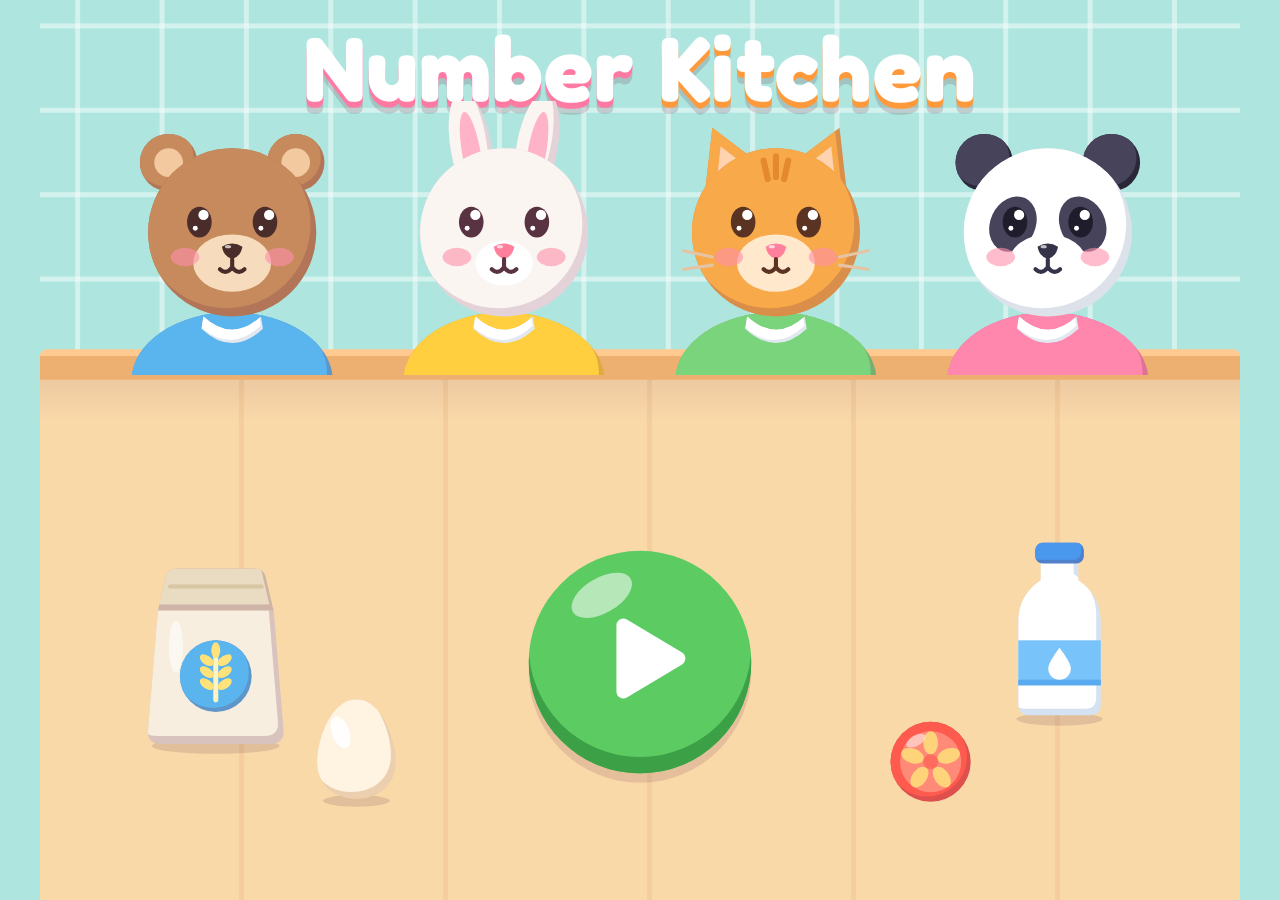
==== game/index.html @ 35ede49e "Start a new codebase in game/ with a Bimi Boo-style art direction Flat, outline-free candy art drawn" ====
<!DOCTYPE html>
<html lang="en-AU">
<head>
<meta charset="utf-8">
<meta name="viewport" content="width=device-width, initial-scale=1, maximum-scale=1, user-scalable=no, viewport-fit=cover">
<meta name="apple-mobile-web-app-capable" content="yes">
<meta name="mobile-web-app-capable" content="yes">
<meta name="apple-mobile-web-app-status-bar-style" content="black-translucent">
<meta name="apple-mobile-web-app-title" content="Number Kitchen">
<meta name="theme-color" content="#aee6df">
<title>Number Kitchen</title>
<link rel="preconnect" href="https://fonts.googleapis.com">
<link rel="preconnect" href="https://fonts.gstatic.com" crossorigin>
<link href="https://fonts.googleapis.com/css2?family=Fredoka:wght@600;700&display=swap" rel="stylesheet">
<link rel="icon" href="data:image/svg+xml,%3Csvg xmlns='http://www.w3.org/2000/svg' viewBox='0 0 100 100'%3E%3Crect width='100' height='100' rx='26' fill='%23aee6df'/%3E%3Ccircle cx='50' cy='52' r='36' fill='%23f3c27c'/%3E%3Ccircle cx='50' cy='52' r='28' fill='%23dc3f2e'/%3E%3Ccircle cx='40' cy='44' r='7' fill='%23ffd23f'/%3E%3Ccircle cx='60' cy='58' r='7' fill='%23ffd23f'/%3E%3C/svg%3E">
<link rel="stylesheet" href="css/style.css">
<script>
// Cancel a second touchend inside the double-tap window, so a quick double tap can never zoom
// the page. touch-action and the pointerdown handlers are not enough on their own in WebKit.
(function () {
  var last = 0;
  document.addEventListener('touchend', function (e) {
    var now = Date.now();
    if (now - last < 350) e.preventDefault();
    last = now;
  }, { passive: false });
})();
</script>
</head>
<body>

<!-- Everything lives on one 1024×768 stage, scaled to fit (see Kit.fit). -->
<div id="stage">

  <!-- The kitchen is shared by every screen: a tiled wall, a window, a shelf and the worktop. -->
  <div class="kitchen">
    <div class="wall"></div>
    <div class="prop prop-window"></div>
    <div class="prop prop-shelf"></div>
    <div class="counter"></div>
  </div>

  <section id="screen-start" class="screen active">
    <h1 class="logo"><span>Number</span> <span>Kitchen</span></h1>
    <div id="start-folk" class="folk"></div>
    <div id="start-props"></div>
    <button id="btn-play" class="round-btn big pulse" aria-label="Play"></button>
  </section>

  <section id="screen-menu" class="screen">
    <button class="round-btn back" data-go="start" aria-label="Back"></button>
    <div id="menu-cards" class="menu-cards"></div>
  </section>

  <section id="screen-cook" class="screen">
    <div id="stage-area" class="stage-area"></div>
    <button class="round-btn back" data-go="menu" aria-label="Home"></button>
    <div id="dots" class="dots"></div>
  </section>

  <section id="screen-done" class="screen">
    <div class="rays"></div>
    <div id="done-folk" class="folk solo"></div>
    <div id="done-star" class="done-star"></div>
    <button id="btn-again" class="round-btn again" aria-label="Cook again"></button>
    <button id="btn-home" class="round-btn home" aria-label="Menu"></button>
  </section>

</div>

<canvas id="fx"></canvas>

<script src="js/art.js"></script>
<script src="js/sfx.js"></script>
<script src="js/kit.js"></script>
<script src="js/pizza.js"></script>
<script src="js/steps.js"></script>
<script src="js/recipes.js"></script>
<script src="js/app.js"></script>
</body>
</html>
---- game/css/style.css ----
/* Number Kitchen — see docs/ART.md for the look and CLAUDE.md for the performance rules.
   Everything is positioned in stage pixels on the fixed 1024×768 #stage. Only transform and
   opacity are ever animated, and nothing that moves has a filter. */

:root {
  --wall: #aee6df;
  --wall-line: rgba(255, 255, 255, .45);
  --top: #fad9a9;
  --lip: #eeb071;
  --ink: #5a3342;
  --btn: #ffb627;
  --btn-shade: #e98a12;
  --go: #5bcb62;
  --go-shade: #3ca046;
}

* { box-sizing: border-box; -webkit-tap-highlight-color: transparent; }

html, body {
  margin: 0; height: 100%; overflow: hidden;
  background: var(--wall);
  touch-action: manipulation;
  -webkit-user-select: none; user-select: none;
  -webkit-touch-callout: none;
  font-family: 'Fredoka', 'Arial Rounded MT Bold', system-ui, sans-serif;
  color: var(--ink);
}

#stage {
  position: absolute; left: 0; top: 0;
  width: 1024px; height: 768px;
  transform-origin: 0 0;
  overflow: hidden;
  touch-action: none;
}

img { display: block; -webkit-user-drag: none; }
svg { display: block; }
button { font: inherit; border: 0; padding: 0; background: none; }

/* ---------- the kitchen ---------- */
.kitchen { position: absolute; inset: 0; }
.wall {
  position: absolute; left: 0; top: 0; width: 100%; height: 340px;
  background-color: var(--wall);
  background-image:
    linear-gradient(90deg, var(--wall-line) 4px, transparent 4px),
    linear-gradient(var(--wall-line) 4px, transparent 4px);
  background-size: 72px 72px;
  background-position: 30px 20px;
}
.counter {
  position: absolute; left: 0; top: 320px; width: 100%; bottom: 0;
  background:
    linear-gradient(rgba(106, 44, 74, .10), rgba(106, 44, 74, 0) 40px),
    repeating-linear-gradient(90deg, transparent 0 170px, rgba(214, 146, 86, .16) 170px 174px),
    var(--top);
}
.counter::before {
  content: ''; position: absolute; left: 0; right: 0; top: -22px; height: 26px;
  background: linear-gradient(#ffc98f 0 6px, var(--lip) 6px);
  border-radius: 6px 6px 0 0;
}
.prop { position: absolute; background-repeat: no-repeat; background-size: contain; }
.prop-window { left: 70px; top: 50px; width: 250px; height: 212px; }
.prop-shelf { left: 700px; top: 110px; width: 300px; height: 160px; }
.kitchen[data-screen="start"] .prop,
.kitchen[data-screen="done"] .prop { display: none; }

/* ---------- screens ---------- */
.screen { position: absolute; inset: 0; visibility: hidden; }
.screen.active { visibility: visible; }

.thing { position: absolute; }
.thing > img, .thing > svg { width: 100%; height: 100%; object-fit: contain; }

/* ---------- round candy buttons ---------- */
.round-btn {
  position: absolute; width: 96px; height: 96px; border-radius: 50%;
  background: var(--btn);
  box-shadow: inset 0 -9px 0 var(--btn-shade), 0 6px 0 rgba(106, 44, 74, .15);
  display: grid; place-items: center;
  cursor: pointer;
}
.round-btn::after {
  content: ''; position: absolute; left: 18%; top: 12%; width: 30%; height: 16%;
  border-radius: 50%; background: rgba(255, 255, 255, .55); transform: rotate(-30deg);
}
.round-btn svg { width: 62%; height: 62%; margin-top: -6px; }
.round-btn:active { transform: scale(.94); }
.round-btn.back { left: 24px; top: 20px; width: 84px; height: 84px; z-index: 20; }
.round-btn.big { width: 190px; height: 190px; left: 417px; top: 470px; background: var(--go); box-shadow: inset 0 -14px 0 var(--go-shade), 0 8px 0 rgba(106, 44, 74, .15); }
.round-btn.tick { width: 120px; height: 120px; background: var(--go); box-shadow: inset 0 -11px 0 var(--go-shade), 0 6px 0 rgba(106, 44, 74, .15); transition: transform .35s cubic-bezier(.3, 1.6, .5, 1), opacity .2s; animation: pulse 1.4s ease-in-out infinite; }
.round-btn.hidden { transform: scale(0); opacity: 0; pointer-events: none; animation: none; }
.pulse { animation: pulse 1.4s ease-in-out infinite; }
@keyframes pulse { 50% { transform: scale(1.07); } }

/* ---------- start ---------- */
.logo {
  position: absolute; left: 0; right: 0; top: 18px; margin: 0;
  text-align: center; font-size: 78px; font-weight: 700; letter-spacing: 1px; line-height: 1;
  color: #fff;
  text-shadow: 0 5px 0 #ff7aa3, 0 10px 0 rgba(106, 44, 74, .18);
}
.logo span:last-child { text-shadow: 0 5px 0 #ff9a3c, 0 10px 0 rgba(106, 44, 74, .18); }

/* People stand behind the worktop: the box stops at its edge, so it hides their lower half. */
.folk { position: absolute; left: 0; right: 0; top: 60px; height: 260px; display: flex; justify-content: center; gap: 22px; overflow: hidden; }
.folk .person { position: relative; width: 210px; height: 263px; margin-top: 26px; }
.folk .person img { position: absolute; inset: 0; width: 100%; height: 100%; }
.folk .person .happy { opacity: 0; }
.folk .person.glad .happy { opacity: 1; }
.folk .person.glad .idle { opacity: 0; }
#start-folk .person { animation: peek 2.6s ease-in-out infinite; }
#start-folk .person:nth-child(2) { animation-delay: -.6s; }
#start-folk .person:nth-child(3) { animation-delay: -1.3s; }
#start-folk .person:nth-child(4) { animation-delay: -1.9s; }
@keyframes peek { 50% { transform: translateY(12px); } }

.folk.solo { top: 20px; height: 300px; }
.folk.solo .person { width: 260px; height: 325px; margin-top: 20px; }
.serve-folk .person.chomp { animation: chomp .4s ease-out; }
@keyframes chomp { 30% { transform: scale(1.06, .94) translateY(6px); } 60% { transform: scale(.97, 1.03); } }

/* ---------- menu ---------- */
.menu-cards { position: absolute; left: 0; right: 0; top: 330px; display: flex; justify-content: center; gap: 60px; }
.card { position: relative; width: 380px; height: 380px; animation: bob 2.4s ease-in-out infinite; cursor: pointer; }
.card-plate { position: absolute; inset: 0; width: 100%; height: 100%; }
.card .pizza.card-food { position: absolute; left: 65px; top: 65px; }
@keyframes bob { 50% { transform: translateY(-10px) rotate(2deg); } }

/* ---------- cook ---------- */
.stage-area { position: absolute; inset: 0; }
.stage-area.enter { animation: enter .45s cubic-bezier(.3, 1.3, .5, 1); }
@keyframes enter { from { transform: translateX(80px); opacity: 0; } }

.dots { position: absolute; left: 0; right: 0; top: 24px; display: flex; justify-content: center; gap: 14px; pointer-events: none; z-index: 20; }
.dots i { width: 26px; height: 26px; border-radius: 50%; background: rgba(255, 255, 255, .7); box-shadow: inset 0 -4px 0 rgba(106, 44, 74, .12); }
.dots i.done { background: var(--go); box-shadow: inset 0 -4px 0 var(--go-shade); }
.dots i.now { background: var(--btn); box-shadow: inset 0 -4px 0 var(--btn-shade); transform: scale(1.3); }

/* Sources on the counter: a little bounce so they read as "pick me up". */
.source { cursor: pointer; z-index: 3; }
.source.used { opacity: 0; transition: opacity .35s; pointer-events: none; }
.source.crack > img { animation: crack .35s ease-in-out; }
@keyframes crack { 25% { transform: rotate(-8deg); } 75% { transform: rotate(8deg); } }

.stream { position: absolute; width: 48px; border-radius: 24px; z-index: 2; transform-origin: top; animation: stream .9s ease-out forwards; }
@keyframes stream { 0% { transform: scaleY(0); } 30%, 70% { transform: scaleY(1); opacity: 1; } 100% { transform: scaleY(1) translateY(30px); opacity: 0; } }

.bowl { z-index: 1; }
.bowl .v-flour, .bowl .v-milk, .bowl .v-egg, .bowl .v-sugar, .bowl .v-batter, .bowl .v-dough { opacity: 0; transition: opacity .5s; }
.bowl.flour .v-flour, .bowl.milk .v-milk, .bowl.egg .v-egg { opacity: 1; }
.bowl.instant * { transition: none; }
.bowl.boing > svg { animation: boing .6s cubic-bezier(.3, 1.6, .5, 1); }
@keyframes boing { 40% { transform: scale(1.06, .94); } }

.spoon, .ladle, .cutter, .pin { z-index: 5; pointer-events: auto; }
.spoon > img.flip { transform: rotate(180deg); }
.ball { z-index: 3; }
.board { z-index: 0; }
.pizza-box { z-index: 2; }
.pizza-box.lift { z-index: 6; }
.pizza-box.inside { z-index: 1; }
.oven { z-index: 0; }
.oven-door { z-index: 4; pointer-events: none; }

/* The oven's moving parts. The door folds down about its bottom edge. */
.oven-door .v-door { transform-box: fill-box; transform-origin: 50% 100%; transition: transform .45s cubic-bezier(.4, 1.4, .6, 1); }
.oven-door.open .v-door { transform: scaleY(.08); }
.oven .v-glow { opacity: 0; transition: opacity .6s; }
.oven.baking .v-glow { opacity: .9; animation: glow 1s ease-in-out infinite; }
.oven .v-light { opacity: .25; }
.oven.baking .v-light { opacity: 1; }
.oven .v-timer { transform-box: fill-box; transform-origin: center; }
.oven.baking .v-timer { animation: spin 3s linear; }
@keyframes glow { 50% { opacity: .6; } }
@keyframes spin { to { transform: rotate(360deg); } }

/* ---------- the pizza ---------- */
.pizza { position: relative; }
.pizza > svg { position: absolute; inset: 0; width: 100%; height: 100%; }
.pizza .p-tops { position: absolute; inset: 0; }
.pizza .p-top { position: absolute; width: 16%; height: 16%; }
.pizza .p-top.land { animation: land .35s cubic-bezier(.3, 1.6, .5, 1); }
@keyframes land { from { transform: scale(1.5); } }
.pizza .p-sauce-full, .pizza .p-melt, .pizza .p-crust-baked, .pizza .p-bake { opacity: 0; transition: opacity 1s; }
.pizza.sauced .p-sauce-full { opacity: 1; }
.pizza.baked .p-melt { opacity: .35; }
.pizza.baked .p-crust-baked, .pizza.baked .p-bake { opacity: 1; }
.pizza .p-guide { stroke: #fff; stroke-width: 6; stroke-dasharray: 14 14; stroke-linecap: round; opacity: 0; }
.pizza-box.cutting .p-guide { opacity: .9; }
.pizza-box.cutting .p-guide.gone { opacity: 0; }
.pizza .p-cut { fill: #a95d2a; transform-box: fill-box; transform-origin: 0 50%; transform: scaleX(0); transition: transform .35s ease-out; }
.pizza .p-cut.on { transform: scaleX(1); }
.pizza .p-bite { opacity: 0; transition: opacity .15s; }
.pizza .p-bite.on { opacity: 1; }
.plate-box { z-index: 3; }
.plate-box .pizza.on-plate { position: absolute; left: 50px; top: 50px; }

/* Toppings in their dishes, and one in her hand. */
.dish { z-index: 3; cursor: pointer; }
.dish .pile { position: absolute; width: 44%; height: 44%; }
.dish.wobble { animation: wobble .4s; }
@keyframes wobble { 25% { transform: rotate(-6deg); } 75% { transform: rotate(6deg); } }
.ghost { z-index: 10; pointer-events: none; }

.float-heart { z-index: 10; pointer-events: none; opacity: 0; animation: heart 1.4s ease-out forwards; }
@keyframes heart { 0% { opacity: 0; transform: scale(.3); } 20% { opacity: 1; transform: scale(1.1); } 100% { opacity: 0; transform: translateY(-120px) scale(1); } }

/* ---------- done ---------- */
.rays {
  position: absolute; left: 212px; top: -130px; width: 600px; height: 600px; border-radius: 50%;
  background: repeating-conic-gradient(rgba(255, 255, 255, .5) 0 12deg, transparent 12deg 24deg);
  animation: spin 24s linear infinite;
}
.done-star { position: absolute; left: 432px; top: 420px; width: 160px; height: 160px; animation: pulse 1.4s ease-in-out infinite; }
.done-star img { width: 100%; height: 100%; }
.round-btn.again { left: 250px; top: 560px; width: 130px; height: 130px; background: var(--go); box-shadow: inset 0 -12px 0 var(--go-shade), 0 6px 0 rgba(106, 44, 74, .15); }
.round-btn.home { left: 644px; top: 560px; width: 130px; height: 130px; }

.deco { z-index: 1; }

/* ---------- the demonstrating hand and the effects canvas ---------- */
#hint { position: absolute; left: 0; top: 0; width: 110px; height: 149px; opacity: 0; pointer-events: none; z-index: 50; }
#fx { position: fixed; inset: 0; width: 100%; height: 100%; pointer-events: none; z-index: 100; }

/* Hidden screens keep running CSS animations; pause every always-on one explicitly. */
.screen:not(.active) .pulse,
.screen:not(.active) .card,
.screen:not(.active) .rays,
.screen:not(.active) .done-star,
.screen:not(.active) .round-btn.tick,
#start-folk:not(.x) .person { animation-play-state: paused; }
#screen-start.active #start-folk .person { animation-play-state: running; }
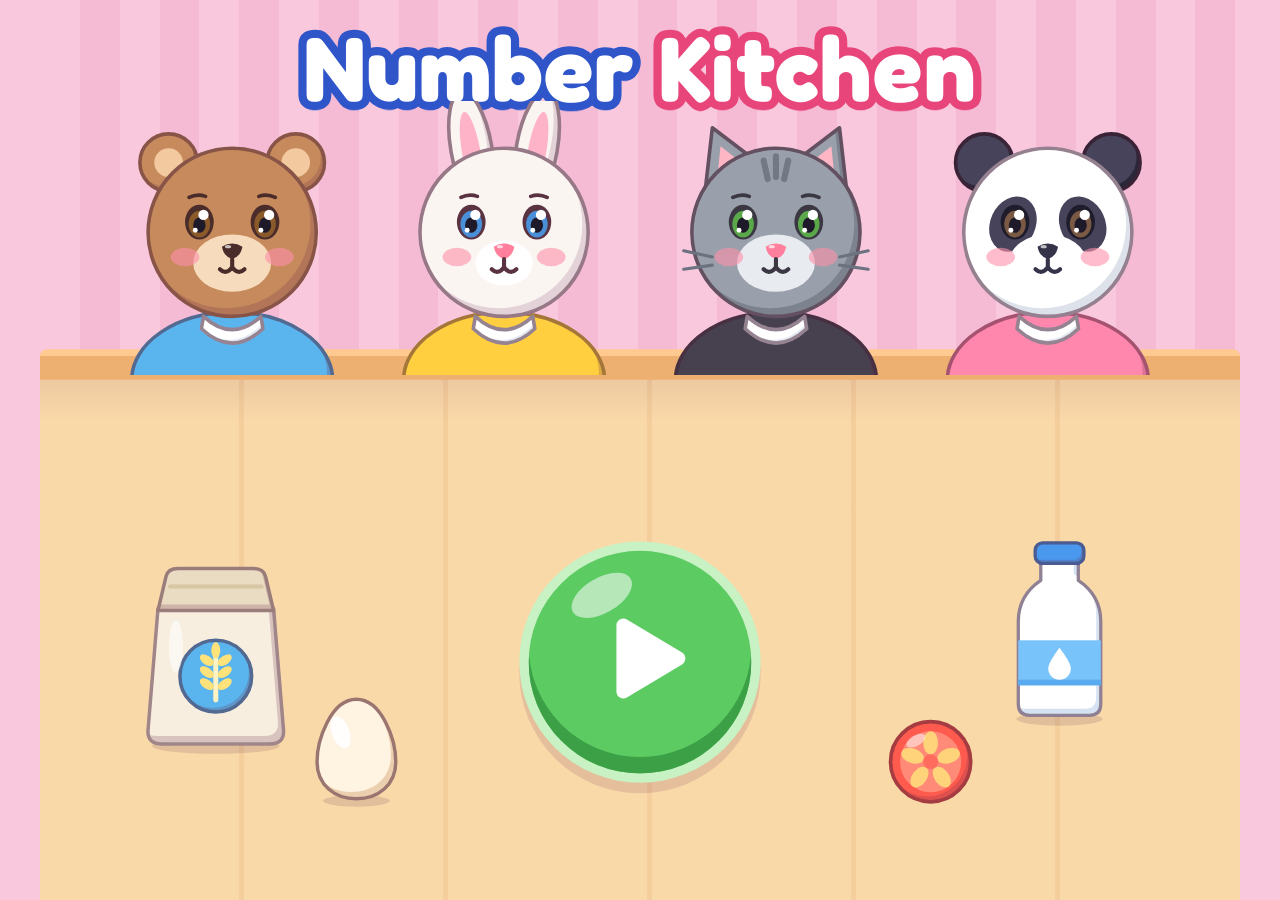
==== commit 0798d683: "Match the Bimi Boo screenshots: outlines, tablecloths, eyes, picker Reviewed against the App Store s" ====
--- a/game/index.html
+++ b/game/index.html
@@ -32,12 +32,15 @@
 <!-- Everything lives on one 1024×768 stage, scaled to fit (see Kit.fit). -->
 <div id="stage">
 
-  <!-- The kitchen is shared by every screen: a tiled wall, a window, a shelf and the worktop. -->
+  <!-- The room is shared by every screen: a striped wall, a window, a shelf and the worktop. -->
   <div class="kitchen">
     <div class="wall"></div>
+    <div class="prop prop-window-sky"></div>
     <div class="prop prop-window"></div>
     <div class="prop prop-shelf"></div>
     <div class="counter"></div>
+    <!-- Cooking happens top-down on a tablecloth in the recipe's colour. -->
+    <div class="cloth"></div>
   </div>
 
   <section id="screen-start" class="screen active">
@@ -56,6 +59,8 @@
     <div id="stage-area" class="stage-area"></div>
     <button class="round-btn back" data-go="menu" aria-label="Home"></button>
     <div id="dots" class="dots"></div>
+    <!-- The customer pops up from the corner to cheer each finished step. -->
+    <div id="peek" class="peek"></div>
   </section>
 
   <section id="screen-done" class="screen">
@@ -73,7 +78,7 @@
 <script src="js/art.js"></script>
 <script src="js/sfx.js"></script>
 <script src="js/kit.js"></script>
-<script src="js/pizza.js"></script>
+<script src="js/dishes.js"></script>
 <script src="js/steps.js"></script>
 <script src="js/recipes.js"></script>
 <script src="js/app.js"></script>
--- a/game/css/style.css
+++ b/game/css/style.css
@@ -3,15 +3,20 @@
    opacity are ever animated, and nothing that moves has a filter. */
 
 :root {
-  --wall: #aee6df;
-  --wall-line: rgba(255, 255, 255, .45);
+  --wall: #f9c8dd;
+  --wall-2: #f5bad4;
   --top: #fad9a9;
   --lip: #eeb071;
   --ink: #5a3342;
-  --btn: #ffb627;
-  --btn-shade: #e98a12;
+  --btn: #ffc93c;
+  --btn-shade: #eda21a;
+  --btn-ring: #fff0b8;
   --go: #5bcb62;
   --go-shade: #3ca046;
+  --go-ring: #c8f2c4;
+  --nav: #9b6fe0;
+  --nav-shade: #7a4fc4;
+  --nav-ring: #dccbfa;
 }
 
 * { box-sizing: border-box; -webkit-tap-highlight-color: transparent; }
@@ -42,13 +47,18 @@
 .kitchen { position: absolute; inset: 0; }
 .wall {
   position: absolute; left: 0; top: 0; width: 100%; height: 340px;
-  background-color: var(--wall);
+  background: repeating-linear-gradient(90deg, var(--wall) 0 34px, var(--wall-2) 34px 68px);
+}
+/* Gingham: two half-white stripe layers over the recipe's colour make the three-tone check. */
+.cloth {
+  position: absolute; inset: 0; display: none;
+  background-color: var(--cloth, #9fbdf2);
   background-image:
-    linear-gradient(90deg, var(--wall-line) 4px, transparent 4px),
-    linear-gradient(var(--wall-line) 4px, transparent 4px);
-  background-size: 72px 72px;
-  background-position: 30px 20px;
-}
+    linear-gradient(90deg, rgba(255, 255, 255, .38) 50%, transparent 50%),
+    linear-gradient(rgba(255, 255, 255, .38) 50%, transparent 50%);
+  background-size: 92px 92px;
+}
+.kitchen[data-scene="table"] .cloth { display: block; }
 .counter {
   position: absolute; left: 0; top: 320px; width: 100%; bottom: 0;
   background:
@@ -62,7 +72,7 @@
   border-radius: 6px 6px 0 0;
 }
 .prop { position: absolute; background-repeat: no-repeat; background-size: contain; }
-.prop-window { left: 70px; top: 50px; width: 250px; height: 212px; }
+.prop-window, .prop-window-sky { left: 70px; top: 50px; width: 250px; height: 212px; }
 .prop-shelf { left: 700px; top: 110px; width: 300px; height: 160px; }
 .kitchen[data-screen="start"] .prop,
 .kitchen[data-screen="done"] .prop { display: none; }
@@ -78,7 +88,7 @@
 .round-btn {
   position: absolute; width: 96px; height: 96px; border-radius: 50%;
   background: var(--btn);
-  box-shadow: inset 0 -9px 0 var(--btn-shade), 0 6px 0 rgba(106, 44, 74, .15);
+  box-shadow: inset 0 -9px 0 var(--btn-shade), 0 0 0 6px var(--btn-ring), 0 7px 0 6px rgba(106, 44, 74, .15);
   display: grid; place-items: center;
   cursor: pointer;
 }
@@ -88,9 +98,11 @@
 }
 .round-btn svg { width: 62%; height: 62%; margin-top: -6px; }
 .round-btn:active { transform: scale(.94); }
-.round-btn.back { left: 24px; top: 20px; width: 84px; height: 84px; z-index: 20; }
-.round-btn.big { width: 190px; height: 190px; left: 417px; top: 470px; background: var(--go); box-shadow: inset 0 -14px 0 var(--go-shade), 0 8px 0 rgba(106, 44, 74, .15); }
-.round-btn.tick { width: 120px; height: 120px; background: var(--go); box-shadow: inset 0 -11px 0 var(--go-shade), 0 6px 0 rgba(106, 44, 74, .15); transition: transform .35s cubic-bezier(.3, 1.6, .5, 1), opacity .2s; animation: pulse 1.4s ease-in-out infinite; }
+/* Navigation is a purple squircle; going on is a round green or yellow button. */
+.round-btn.back, .round-btn.home { border-radius: 30%; background: var(--nav); box-shadow: inset 0 -9px 0 var(--nav-shade), 0 0 0 6px var(--nav-ring), 0 7px 0 6px rgba(106, 44, 74, .15); }
+.round-btn.back { left: 26px; top: 22px; width: 84px; height: 84px; z-index: 20; }
+.round-btn.big { width: 190px; height: 190px; left: 417px; top: 470px; background: var(--go); box-shadow: inset 0 -14px 0 var(--go-shade), 0 0 0 8px var(--go-ring), 0 9px 0 8px rgba(106, 44, 74, .15); }
+.round-btn.tick { z-index: 4; width: 120px; height: 120px; background: var(--go); box-shadow: inset 0 -11px 0 var(--go-shade), 0 0 0 6px var(--go-ring), 0 7px 0 6px rgba(106, 44, 74, .15); transition: transform .35s cubic-bezier(.3, 1.6, .5, 1), opacity .2s; animation: pulse 1.4s ease-in-out infinite; }
 .round-btn.hidden { transform: scale(0); opacity: 0; pointer-events: none; animation: none; }
 .pulse { animation: pulse 1.4s ease-in-out infinite; }
 @keyframes pulse { 50% { transform: scale(1.07); } }
@@ -100,9 +112,11 @@
   position: absolute; left: 0; right: 0; top: 18px; margin: 0;
   text-align: center; font-size: 78px; font-weight: 700; letter-spacing: 1px; line-height: 1;
   color: #fff;
-  text-shadow: 0 5px 0 #ff7aa3, 0 10px 0 rgba(106, 44, 74, .18);
-}
-.logo span:last-child { text-shadow: 0 5px 0 #ff9a3c, 0 10px 0 rgba(106, 44, 74, .18); }
+  /* White letters in a fat blue outline, like Bimi's titles. The stroke is painted under the fill. */
+  -webkit-text-stroke: 14px #2f55c9; paint-order: stroke fill;
+  text-shadow: 0 8px 0 rgba(47, 85, 201, .35);
+}
+.logo span:last-child { -webkit-text-stroke-color: #e8457a; text-shadow: 0 8px 0 rgba(232, 69, 122, .35); }
 
 /* People stand behind the worktop: the box stops at its edge, so it hides their lower half. */
 .folk { position: absolute; left: 0; right: 0; top: 60px; height: 260px; display: flex; justify-content: center; gap: 22px; overflow: hidden; }
@@ -123,10 +137,13 @@
 @keyframes chomp { 30% { transform: scale(1.06, .94) translateY(6px); } 60% { transform: scale(.97, 1.03); } }
 
 /* ---------- menu ---------- */
-.menu-cards { position: absolute; left: 0; right: 0; top: 330px; display: flex; justify-content: center; gap: 60px; }
-.card { position: relative; width: 380px; height: 380px; animation: bob 2.4s ease-in-out infinite; cursor: pointer; }
+.menu-cards { position: absolute; left: 0; right: 0; top: 360px; display: flex; justify-content: center; gap: 36px; }
+.card { position: relative; width: 300px; height: 300px; animation: bob 2.4s ease-in-out infinite; cursor: pointer; }
 .card-plate { position: absolute; inset: 0; width: 100%; height: 100%; }
-.card .pizza.card-food { position: absolute; left: 65px; top: 65px; }
+.card .card-food { position: absolute; left: 55px; top: 55px; }
+.card-cupcakes .card-food, .card-smoothie .card-food { left: 20px; top: 0; }
+.card:nth-child(2) { animation-delay: -.8s; }
+.card:nth-child(3) { animation-delay: -1.6s; }
 @keyframes bob { 50% { transform: translateY(-10px) rotate(2deg); } }
 
 /* ---------- cook ---------- */
@@ -135,7 +152,7 @@
 @keyframes enter { from { transform: translateX(80px); opacity: 0; } }
 
 .dots { position: absolute; left: 0; right: 0; top: 24px; display: flex; justify-content: center; gap: 14px; pointer-events: none; z-index: 20; }
-.dots i { width: 26px; height: 26px; border-radius: 50%; background: rgba(255, 255, 255, .7); box-shadow: inset 0 -4px 0 rgba(106, 44, 74, .12); }
+.dots i { width: 26px; height: 26px; border-radius: 50%; background: rgba(255, 255, 255, .85); box-shadow: inset 0 -4px 0 rgba(106, 44, 74, .12); }
 .dots i.done { background: var(--go); box-shadow: inset 0 -4px 0 var(--go-shade); }
 .dots i.now { background: var(--btn); box-shadow: inset 0 -4px 0 var(--btn-shade); transform: scale(1.3); }
 
@@ -148,20 +165,21 @@
 .stream { position: absolute; width: 48px; border-radius: 24px; z-index: 2; transform-origin: top; animation: stream .9s ease-out forwards; }
 @keyframes stream { 0% { transform: scaleY(0); } 30%, 70% { transform: scaleY(1); opacity: 1; } 100% { transform: scaleY(1) translateY(30px); opacity: 0; } }
 
-.bowl { z-index: 1; }
+.step-root { position: absolute; inset: 0; }
+.vessel { z-index: 1; }
 .bowl .v-flour, .bowl .v-milk, .bowl .v-egg, .bowl .v-sugar, .bowl .v-batter, .bowl .v-dough { opacity: 0; transition: opacity .5s; }
 .bowl.flour .v-flour, .bowl.milk .v-milk, .bowl.egg .v-egg { opacity: 1; }
 .bowl.instant * { transition: none; }
-.bowl.boing > svg { animation: boing .6s cubic-bezier(.3, 1.6, .5, 1); }
+.vessel.boing > svg { animation: boing .6s cubic-bezier(.3, 1.6, .5, 1); }
 @keyframes boing { 40% { transform: scale(1.06, .94); } }
 
 .spoon, .ladle, .cutter, .pin { z-index: 5; pointer-events: auto; }
 .spoon > img.flip { transform: rotate(180deg); }
 .ball { z-index: 3; }
 .board { z-index: 0; }
-.pizza-box { z-index: 2; }
-.pizza-box.lift { z-index: 6; }
-.pizza-box.inside { z-index: 1; }
+.food-box { z-index: 2; }
+.food-box.lift { z-index: 6; }
+.food-box.inside { z-index: 1; }
 .oven { z-index: 0; }
 .oven-door { z-index: 4; pointer-events: none; }
 
@@ -177,30 +195,95 @@
 @keyframes glow { 50% { opacity: .6; } }
 @keyframes spin { to { transform: rotate(360deg); } }
 
+/* The blender: the lid is off while things go in, and it shakes while it whizzes. */
+.blender .v-milk, .blender .v-banana, .blender .v-strawberry, .blender .v-blueberry, .blender .v-smoothie { opacity: 0; transition: opacity .4s; }
+.blender.milk .v-milk, .blender.banana .v-banana, .blender.strawberry .v-strawberry, .blender.blueberry .v-blueberry { opacity: 1; }
+.blender.open .v-lid { opacity: 0; }
+.blender .v-spin { transform-box: fill-box; transform-origin: center; }
+.blender.blending .v-spin { animation: spin .45s linear infinite; }
+.blender.blending > svg { animation: shake .1s linear infinite; }
+.blender .v-button { transform-box: fill-box; transform-origin: center; transition: transform .1s; }
+.blender.blending .v-button { transform: scale(.88); }
+@keyframes shake { 25% { transform: translate(-3px, 1px) rotate(-.6deg); } 75% { transform: translate(3px, -1px) rotate(.6deg); } }
+
+/* Pouring. The stream is a fixed-height strip moved and stretched with transform. */
+.jug { z-index: 6; cursor: pointer; }
+.pour-stream { position: absolute; left: 0; top: 0; width: 26px; height: 100px; border-radius: 13px; transform-origin: 0 0; opacity: 0; z-index: 5; pointer-events: none; }
+
+/* Piping bags. */
+.bag { z-index: 6; cursor: pointer; }
+.bag.squeeze > img { transform: scale(1.08, .9); transition: transform .15s; }
+
+/* The customer's order: a speech bubble with the dish in it. */
+.order-folk .person { animation: peek 2.6s ease-in-out infinite; }
+.bubble {
+  position: absolute; left: 650px; top: 90px; width: 250px; height: 250px; border-radius: 50%;
+  background: #fff; box-shadow: inset 0 -10px 0 #dde8f2;
+  display: grid; place-items: center;
+  animation: bubble .5s .3s cubic-bezier(.3, 1.6, .5, 1) both;
+  transition: transform .3s, opacity .3s;
+}
+.bubble::before { content: ''; position: absolute; left: -26px; top: 150px; width: 60px; height: 60px; border-radius: 50%; background: #fff; }
+.bubble::after { content: ''; position: absolute; left: -54px; top: 206px; width: 28px; height: 28px; border-radius: 50%; background: #fff; }
+.bubble .food { z-index: 1; }
+.bubble.gone { transform: scale(0); opacity: 0; }
+@keyframes bubble { from { transform: scale(0); } }
+
+/* The customer popping up from the bottom corner to cheer a finished step. */
+.peek { position: absolute; left: 10px; top: 560px; width: 200px; height: 208px; overflow: hidden; z-index: 30; pointer-events: none; }
+.peek .person { position: absolute; left: 10px; top: 0; width: 180px; height: 225px; transform: translateY(230px); transition: transform .35s cubic-bezier(.3, 1.4, .5, 1); }
+.peek.up .person { transform: translateY(0); }
+.peek .person img { position: absolute; inset: 0; width: 100%; height: 100%; }
+.peek .person .happy { opacity: 0; }
+.peek .person.glad .happy { opacity: 1; }
+.peek .person.glad .idle { opacity: 0; }
+
+/* ---------- cupcakes ---------- */
+.cupcakes .c-batter { transform-box: fill-box; transform-origin: center; }
+.cupcakes .c-dome { transform-box: fill-box; transform-origin: 50% 100%; transform: scaleY(0); transition: transform .8s cubic-bezier(.3, 1.4, .5, 1); }
+.cupcakes.baked .c-dome { transform: none; }
+.cupcakes.baked .c-batter { opacity: 0; }
+.cupcakes .c-frost { transform-box: fill-box; transform-origin: 50% 100%; transform: scale(0); opacity: 0; transition: transform .4s cubic-bezier(.3, 1.6, .5, 1), opacity .1s; }
+.cupcakes .c-frost.on { transform: none; opacity: 1; }
+.cupcakes .cup { transition: opacity .2s; }
+.cupcakes .cup.eaten { opacity: 0; }
+
+/* ---------- smoothie ---------- */
+.smoothie .s-fill { transform-box: fill-box; transform-origin: 50% 100%; transition: transform .3s; }
+
 /* ---------- the pizza ---------- */
-.pizza { position: relative; }
-.pizza > svg { position: absolute; inset: 0; width: 100%; height: 100%; }
-.pizza .p-tops { position: absolute; inset: 0; }
-.pizza .p-top { position: absolute; width: 16%; height: 16%; }
-.pizza .p-top.land { animation: land .35s cubic-bezier(.3, 1.6, .5, 1); }
+.food { position: relative; }
+.food > svg { position: absolute; inset: 0; width: 100%; height: 100%; }
+.food .p-tops { position: absolute; inset: 0; }
+.food .p-top { position: absolute; transition: opacity .2s; }
+.food .p-top.eaten { opacity: 0; }
+.food .p-top.land { animation: land .35s cubic-bezier(.3, 1.6, .5, 1); }
 @keyframes land { from { transform: scale(1.5); } }
 .pizza .p-sauce-full, .pizza .p-melt, .pizza .p-crust-baked, .pizza .p-bake { opacity: 0; transition: opacity 1s; }
 .pizza.sauced .p-sauce-full { opacity: 1; }
 .pizza.baked .p-melt { opacity: .35; }
 .pizza.baked .p-crust-baked, .pizza.baked .p-bake { opacity: 1; }
 .pizza .p-guide { stroke: #fff; stroke-width: 6; stroke-dasharray: 14 14; stroke-linecap: round; opacity: 0; }
-.pizza-box.cutting .p-guide { opacity: .9; }
-.pizza-box.cutting .p-guide.gone { opacity: 0; }
+.food-box.cutting .p-guide { opacity: .9; }
+.food-box.cutting .p-guide.gone { opacity: 0; }
 .pizza .p-cut { fill: #a95d2a; transform-box: fill-box; transform-origin: 0 50%; transform: scaleX(0); transition: transform .35s ease-out; }
 .pizza .p-cut.on { transform: scaleX(1); }
 .pizza .p-bite { opacity: 0; transition: opacity .15s; }
 .pizza .p-bite.on { opacity: 1; }
 .plate-box { z-index: 3; }
-.plate-box .pizza.on-plate { position: absolute; left: 50px; top: 50px; }
+.plate-box .food.on-plate { position: absolute; left: 50px; top: 50px; }
+.plate-box .food.on-table { position: absolute; left: 30px; top: 30px; }
 
 /* Toppings in their dishes, and one in her hand. */
 .dish { z-index: 3; cursor: pointer; }
-.dish .pile { position: absolute; width: 44%; height: 44%; }
+.picker {
+  position: absolute; left: 684px; top: 292px; width: 314px; height: 452px; z-index: 2;
+  background: #fff8ea; border: 7px solid #f5deb4; border-radius: 44px;
+  box-shadow: 0 8px 0 rgba(106, 44, 74, .12);
+}
+.dish.slot { border-radius: 50%; background: #ffffff; box-shadow: inset 0 -7px 0 #efe3cf, 0 0 0 5px #f7ecd8; }
+.dish.slot > img { width: 76%; height: 76%; margin: 12%; }
+.dish.slot.picked { box-shadow: inset 0 -7px 0 #efe3cf, 0 0 0 7px #5fd3c7; }
 .dish.wobble { animation: wobble .4s; }
 @keyframes wobble { 25% { transform: rotate(-6deg); } 75% { transform: rotate(6deg); } }
 .ghost { z-index: 10; pointer-events: none; }
@@ -216,13 +299,13 @@
 }
 .done-star { position: absolute; left: 432px; top: 420px; width: 160px; height: 160px; animation: pulse 1.4s ease-in-out infinite; }
 .done-star img { width: 100%; height: 100%; }
-.round-btn.again { left: 250px; top: 560px; width: 130px; height: 130px; background: var(--go); box-shadow: inset 0 -12px 0 var(--go-shade), 0 6px 0 rgba(106, 44, 74, .15); }
+.round-btn.again { left: 250px; top: 560px; width: 130px; height: 130px; background: var(--go); box-shadow: inset 0 -12px 0 var(--go-shade), 0 0 0 7px var(--go-ring), 0 8px 0 7px rgba(106, 44, 74, .15); }
 .round-btn.home { left: 644px; top: 560px; width: 130px; height: 130px; }
 
 .deco { z-index: 1; }
 
 /* ---------- the demonstrating hand and the effects canvas ---------- */
-#hint { position: absolute; left: 0; top: 0; width: 110px; height: 149px; opacity: 0; pointer-events: none; z-index: 50; }
+#hint { position: absolute; left: 0; top: 0; width: 120px; height: 150px; opacity: 0; pointer-events: none; z-index: 50; }
 #fx { position: fixed; inset: 0; width: 100%; height: 100%; pointer-events: none; z-index: 100; }
 
 /* Hidden screens keep running CSS animations; pause every always-on one explicitly. */
@@ -231,5 +314,9 @@
 .screen:not(.active) .rays,
 .screen:not(.active) .done-star,
 .screen:not(.active) .round-btn.tick,
+.screen:not(.active) .order-folk .person,
 #start-folk:not(.x) .person { animation-play-state: paused; }
 #screen-start.active #start-folk .person { animation-play-state: running; }
+
+/* The corner cheer belongs to the tablecloth; in the room the customer is already there. */
+.kitchen[data-scene="room"] ~ #screen-cook .peek { display: none; }
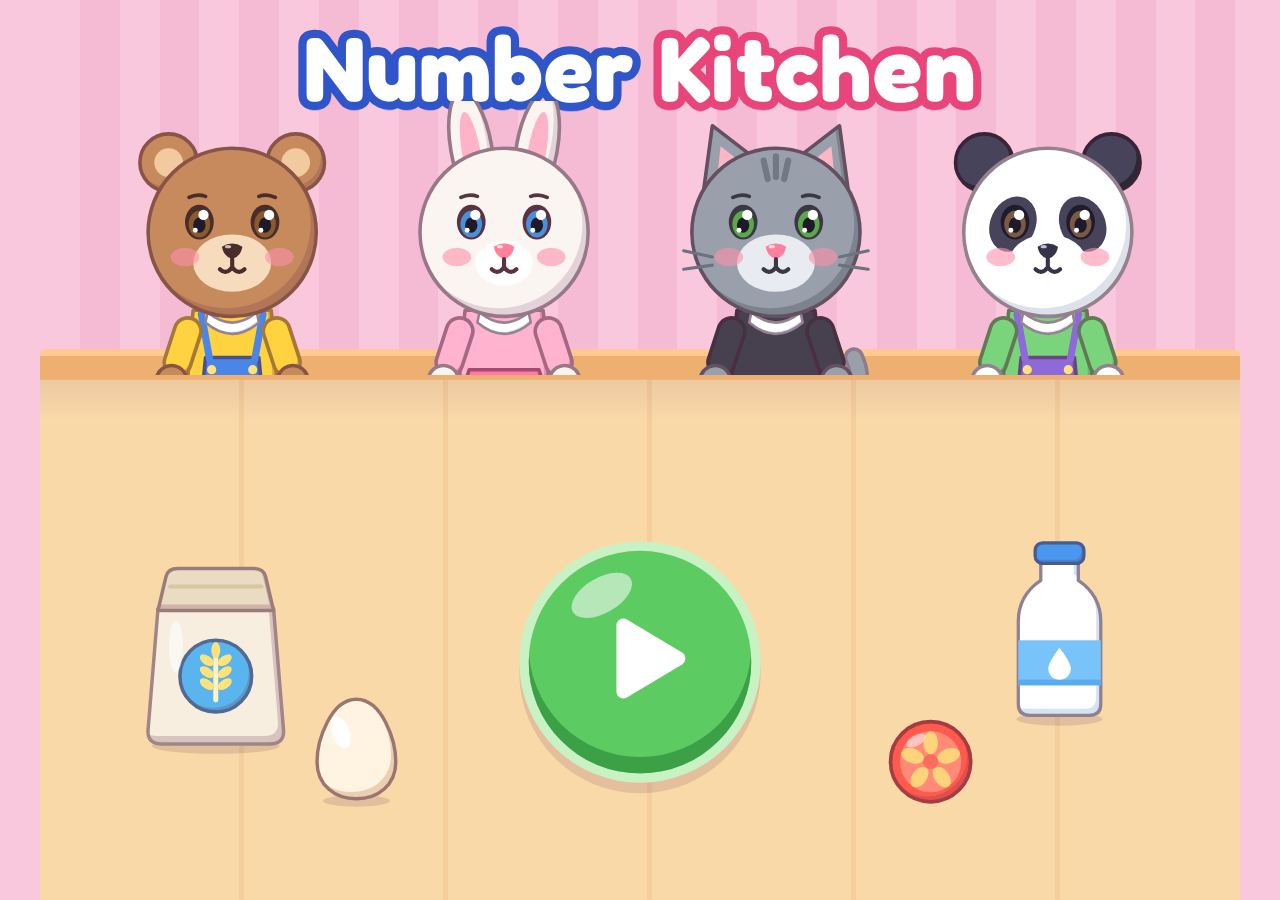
==== commit daef99f1: "Full-bodied cast to choose from, bigger food, swipe trails Eight customers of our own (bear, bunny, " ====
--- a/game/index.html
+++ b/game/index.html
@@ -50,8 +50,15 @@
     <button id="btn-play" class="round-btn big pulse" aria-label="Play"></button>
   </section>
 
+  <!-- Who's hungry? Pick the friend to cook for. -->
+  <section id="screen-friends" class="screen">
+    <button class="round-btn back" data-go="start" aria-label="Back"></button>
+    <div class="friends-panel"><div id="friend-cards" class="friend-cards"></div></div>
+  </section>
+
   <section id="screen-menu" class="screen">
-    <button class="round-btn back" data-go="start" aria-label="Back"></button>
+    <button class="round-btn back" data-go="friends" aria-label="Back"></button>
+    <div id="menu-friend" class="menu-friend"></div>
     <div id="menu-cards" class="menu-cards"></div>
   </section>
 
--- a/game/css/style.css
+++ b/game/css/style.css
@@ -120,7 +120,7 @@
 
 /* People stand behind the worktop: the box stops at its edge, so it hides their lower half. */
 .folk { position: absolute; left: 0; right: 0; top: 60px; height: 260px; display: flex; justify-content: center; gap: 22px; overflow: hidden; }
-.folk .person { position: relative; width: 210px; height: 263px; margin-top: 26px; }
+.folk .person { position: relative; width: 210px; height: 333px; margin-top: 26px; }
 .folk .person img { position: absolute; inset: 0; width: 100%; height: 100%; }
 .folk .person .happy { opacity: 0; }
 .folk .person.glad .happy { opacity: 1; }
@@ -132,9 +132,41 @@
 @keyframes peek { 50% { transform: translateY(12px); } }
 
 .folk.solo { top: 20px; height: 300px; }
-.folk.solo .person { width: 260px; height: 325px; margin-top: 20px; }
+.folk.solo .person { width: 260px; height: 412px; margin-top: 20px; }
 .serve-folk .person.chomp { animation: chomp .4s ease-out; }
 @keyframes chomp { 30% { transform: scale(1.06, .94) translateY(6px); } 60% { transform: scale(.97, 1.03); } }
+
+/* ---------- who's hungry? ---------- */
+/* A cream panel in a purple frame, holding a card for each friend with their name on a tab. */
+.friends-panel {
+  position: absolute; left: 96px; top: 60px; width: 832px; height: 650px;
+  background: #fff8ea; border: 10px solid #9b6fe0; border-radius: 48px;
+  box-shadow: inset 0 0 0 6px #dccbfa, 0 10px 0 rgba(106, 44, 74, .15);
+}
+.friend-cards { position: absolute; inset: 26px; display: grid; grid-template-columns: repeat(4, 1fr); gap: 20px; }
+.friend {
+  position: relative; border-radius: 30px; background: #ffffff; overflow: hidden; cursor: pointer;
+  box-shadow: inset 0 -8px 0 #f1e4cc, 0 0 0 5px #f5deb4;
+  animation: pop-in .45s cubic-bezier(.3, 1.5, .5, 1) both;
+}
+.friend .person { position: absolute; left: 50%; top: 10px; width: 150px; height: 238px; margin-left: -75px; }
+.friend .person img { position: absolute; inset: 0; width: 100%; height: 100%; }
+.friend .person .happy, .friend.picked .person .idle { opacity: 0; }
+.friend.picked .person .happy { opacity: 1; }
+.friend.picked { box-shadow: inset 0 -8px 0 #f1e4cc, 0 0 0 7px #9b6fe0; animation: picked .5s cubic-bezier(.3, 1.6, .5, 1); }
+.friend .tag {
+  position: absolute; left: 12px; right: 12px; bottom: 12px; height: 38px; border-radius: 19px;
+  background: #ffd9b0; color: #8a4a2a; font-size: 22px; font-weight: 700; text-align: center; line-height: 38px;
+}
+.friend.picked .tag { background: #9b6fe0; color: #fff; }
+@keyframes pop-in { from { transform: scale(.4); opacity: 0; } }
+@keyframes picked { 40% { transform: scale(1.08); } }
+
+/* The chosen friend waits by the menu, looking hungry. */
+.menu-friend { position: absolute; left: 412px; top: 110px; width: 200px; height: 210px; overflow: hidden; }
+.menu-friend .person { position: absolute; left: 0; top: 0; width: 200px; height: 317px; animation: peek 2.6s ease-in-out infinite; }
+.menu-friend .person img { position: absolute; inset: 0; width: 100%; height: 100%; }
+.menu-friend .person .happy { opacity: 0; }
 
 /* ---------- menu ---------- */
 .menu-cards { position: absolute; left: 0; right: 0; top: 360px; display: flex; justify-content: center; gap: 36px; }
@@ -231,7 +263,7 @@
 
 /* The customer popping up from the bottom corner to cheer a finished step. */
 .peek { position: absolute; left: 10px; top: 560px; width: 200px; height: 208px; overflow: hidden; z-index: 30; pointer-events: none; }
-.peek .person { position: absolute; left: 10px; top: 0; width: 180px; height: 225px; transform: translateY(230px); transition: transform .35s cubic-bezier(.3, 1.4, .5, 1); }
+.peek .person { position: absolute; left: 10px; top: 0; width: 180px; height: 285px; transform: translateY(230px); transition: transform .35s cubic-bezier(.3, 1.4, .5, 1); }
 .peek.up .person { transform: translateY(0); }
 .peek .person img { position: absolute; inset: 0; width: 100%; height: 100%; }
 .peek .person .happy { opacity: 0; }
@@ -271,8 +303,7 @@
 .pizza .p-bite { opacity: 0; transition: opacity .15s; }
 .pizza .p-bite.on { opacity: 1; }
 .plate-box { z-index: 3; }
-.plate-box .food.on-plate { position: absolute; left: 50px; top: 50px; }
-.plate-box .food.on-table { position: absolute; left: 30px; top: 30px; }
+.plate-box .food.served { position: absolute; }
 
 /* Toppings in their dishes, and one in her hand. */
 .dish { z-index: 3; cursor: pointer; }
@@ -315,6 +346,7 @@
 .screen:not(.active) .done-star,
 .screen:not(.active) .round-btn.tick,
 .screen:not(.active) .order-folk .person,
+.screen:not(.active) .menu-friend .person,
 #start-folk:not(.x) .person { animation-play-state: paused; }
 #screen-start.active #start-folk .person { animation-play-state: running; }
 
